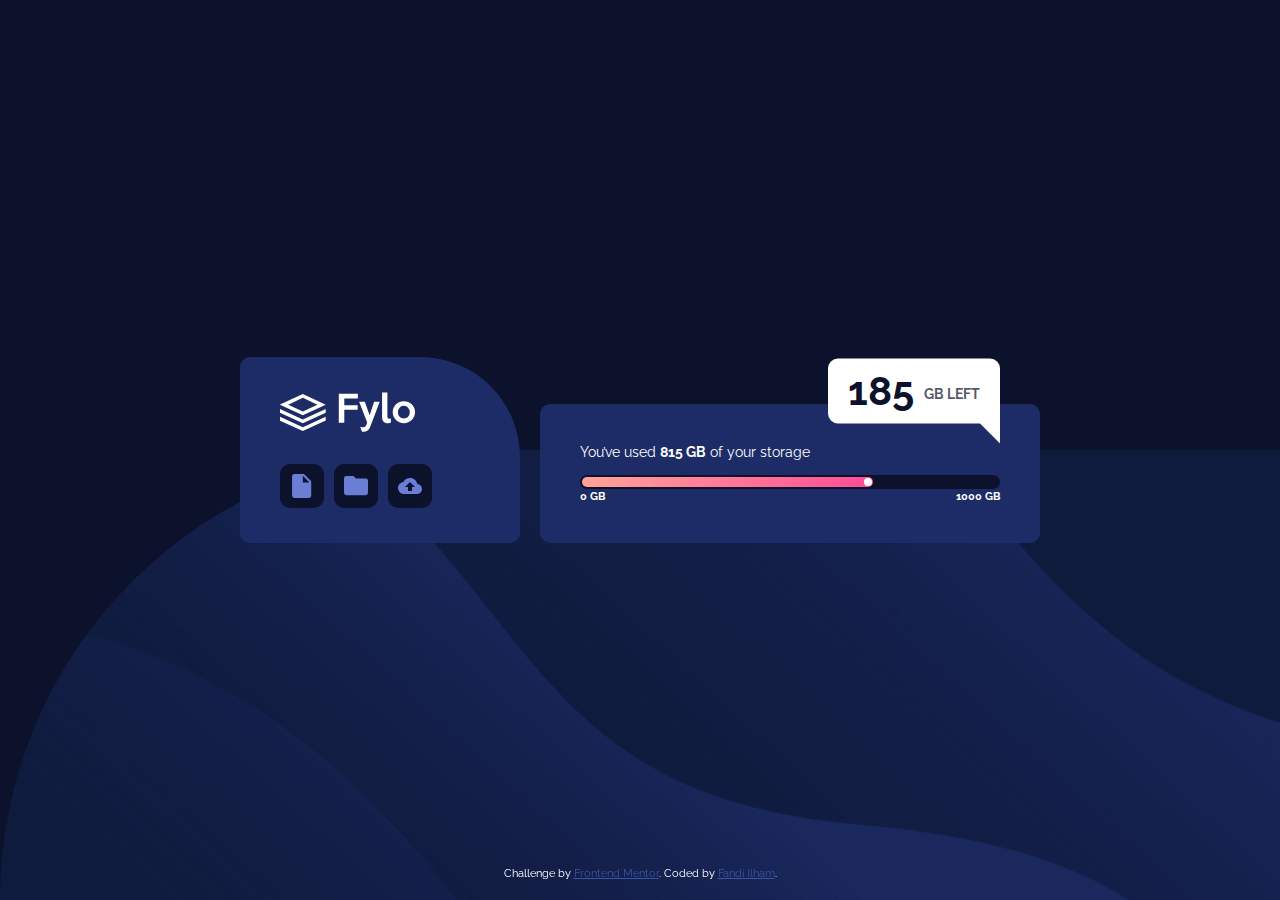
==== src/flyo-data-storage/index.html @ a07087c5 "feat: add flyo data storage challenge" ====
<!DOCTYPE html>
<html lang="en">

<head>
  <meta charset="UTF-8">
  <meta name="viewport" content="width=device-width, initial-scale=1.0">
  <!-- displays site properly based on user's device -->

  <link rel="icon" type="image/png" sizes="32x32" href="./assets/images/favicon-32x32.png">

  <title>Frontend Mentor | Fylo data storage component</title>

  <link rel="preconnect" href="https://fonts.googleapis.com">
  <link rel="preconnect" href="https://fonts.gstatic.com" crossorigin>
  <link href="https://fonts.googleapis.com/css2?family=Raleway:wght@400;700&display=swap" rel="stylesheet">
  <link rel="stylesheet" href="./css/main.css">

  <!-- Feel free to remove these styles or customise in your own stylesheet 👍 -->
  <style>
    .attribution {
      position: fixed;
      bottom: 0;
      left: 50%;
      transform: translateX(-50%);
      font-size: 11px;
      text-align: center;
      color: white;
      padding: 2rem;
    }

    .attribution a {
      color: hsl(228, 45%, 44%);
    }
  </style>
</head>

<body>

  <section>
    <div class="left">
      <div class="logo"><img src="./assets/images/logo.svg" alt="Logo"></div>
      <div class="actions">
        <a href="#">
          <img src="./assets/images/icon-document.svg" alt="Document">
        </a>
        <a href="#">
          <img src="./assets/images/icon-folder.svg" alt="Folder">
        </a>
        <a href="#">
          <img src="./assets/images/icon-upload.svg" alt="Upload">
        </a>
      </div>
    </div>
    <div class="right">
      <p>You’ve used <span>815 GB</span> of your storage</p>


      <div class="status">
        <div class="indicator">
          <div class="light" data-usage="825/1000"></div>
        </div>
        <div class="min-max"><span class="min">0 GB</span><span class="max">1000 GB</span></div>
      </div>
      <div class="storage-left">
        <p>185</p><span>GB Left</span>
      </div>
    </div>
  </section>

  <div class="attribution">
    Challenge by <a href="https://www.frontendmentor.io?ref=challenge" target="_blank">Frontend Mentor</a>.
    Coded by <a href="#">Fandi Ilham</a>.
  </div>
</body>

</html>
---- src/flyo-data-storage/css/main.css ----
html {
  font-size: 62.5%;
  font-family: "Raleway", sans-serif;
  background: hsl(229, 57%, 11%);
}

h1, h2, h3, h4, h5, h6, p {
  margin: 0;
  padding: 0;
}

body {
  display: grid;
  place-content: center;
  padding: 0;
  margin: 0;
  min-height: 100vh;
  justify-content: stretch;
  position: relative;
}

body::before {
  content: "";
  background-image: url(../assets/images/bg-mobile.png);
  background-repeat: no-repeat;
  background-position: center;
  background-size: cover;
  position: absolute;
  inset: 0;
}

section {
  position: relative;
  z-index: 2;
  display: flex;
  flex-direction: column;
  row-gap: 2rem;
  margin-inline: 2.5rem;
}
section > div {
  background-color: hsl(228, 56%, 26%);
  padding-inline: 4rem;
  padding-block: 3.5rem;
  border-radius: 1rem;
}
section .left {
  border-top-right-radius: 10rem;
}
section .left .actions {
  margin-top: 3rem;
  display: flex;
  -moz-column-gap: 1rem;
       column-gap: 1rem;
  justify-content: flex-start;
}
section .left .actions > a {
  border-radius: 1rem;
  background-color: hsl(229, 57%, 11%);
  padding: 1rem;
  display: flex;
  align-items: center;
  justify-content: center;
  width: 44px;
  aspect-ratio: 1/1;
  box-sizing: border-box;
}
section .right {
  color: white;
  font-size: 1.4rem;
  position: relative;
  padding-bottom: 5rem;
}
section .right > p {
  text-align: center;
  margin-bottom: 1.5rem;
}
section .right > p span {
  font-weight: 700;
}
section .right .status .indicator {
  height: 1.4rem;
  border-radius: 0.7rem;
  padding: 0.2rem;
  box-sizing: border-box;
  background-color: hsl(229, 57%, 11%);
}
section .right .status .indicator .light {
  height: 1rem;
  border-radius: 0.5rem;
  width: 70%;
  background-image: linear-gradient(to right, hsl(6, 100%, 80%), hsl(335, 100%, 65%));
  position: relative;
  transition: width 0.2s ease-in-out;
}
section .right .status .indicator .light::after {
  content: "";
  position: absolute;
  top: 0;
  right: 0;
  margin: 0.1rem;
  height: 0.8rem;
  border-radius: 50%;
  aspect-ratio: 1/1;
  background-color: white;
}
section .right .status .min-max {
  display: flex;
  justify-content: space-between;
  font-size: 0.8em;
  font-weight: 700;
}
section .right .storage-left {
  position: absolute;
  bottom: 0;
  left: 50%;
  transform: translate(-50%, 50%);
  background: white;
  border-radius: 1rem;
  display: flex;
  align-items: center;
  -moz-column-gap: 1rem;
       column-gap: 1rem;
  color: hsl(229, 57%, 11%);
  padding: 1.5rem 2rem 1rem;
  font-weight: 700;
}
section .right .storage-left p {
  font-size: 4rem;
  margin-top: -0.7rem;
}
section .right .storage-left span {
  font-size: 1em;
  opacity: 0.7;
  text-transform: uppercase;
  white-space: nowrap;
}

@media only screen and (min-width: 768px) {
  body::before {
    background-image: url(../assets/images/bg-desktop.png);
    height: 50vh;
    border-top-left-radius: 50vh;
    margin-top: auto;
  }
  section {
    width: 80rem;
    margin: 0 auto;
    flex-direction: row;
    gap: 2rem;
    align-items: flex-end;
  }
  section .left {
    width: 35%;
    box-sizing: border-box;
  }
  section .right {
    flex: 1;
    padding-block: 4rem;
  }
  section .right > p {
    text-align: left;
  }
  section .right .storage-left {
    bottom: unset;
    left: unset;
    top: 0;
    right: 4rem;
    transform: translateY(-70%);
    border-bottom-right-radius: 0;
  }
  section .right .storage-left::after {
    content: "";
    border: 2rem solid;
    position: absolute;
    bottom: 0;
    right: 0;
    transform: translateY(50%);
    border-color: transparent white transparent transparent;
  }
}/*# sourceMappingURL=main.css.map */
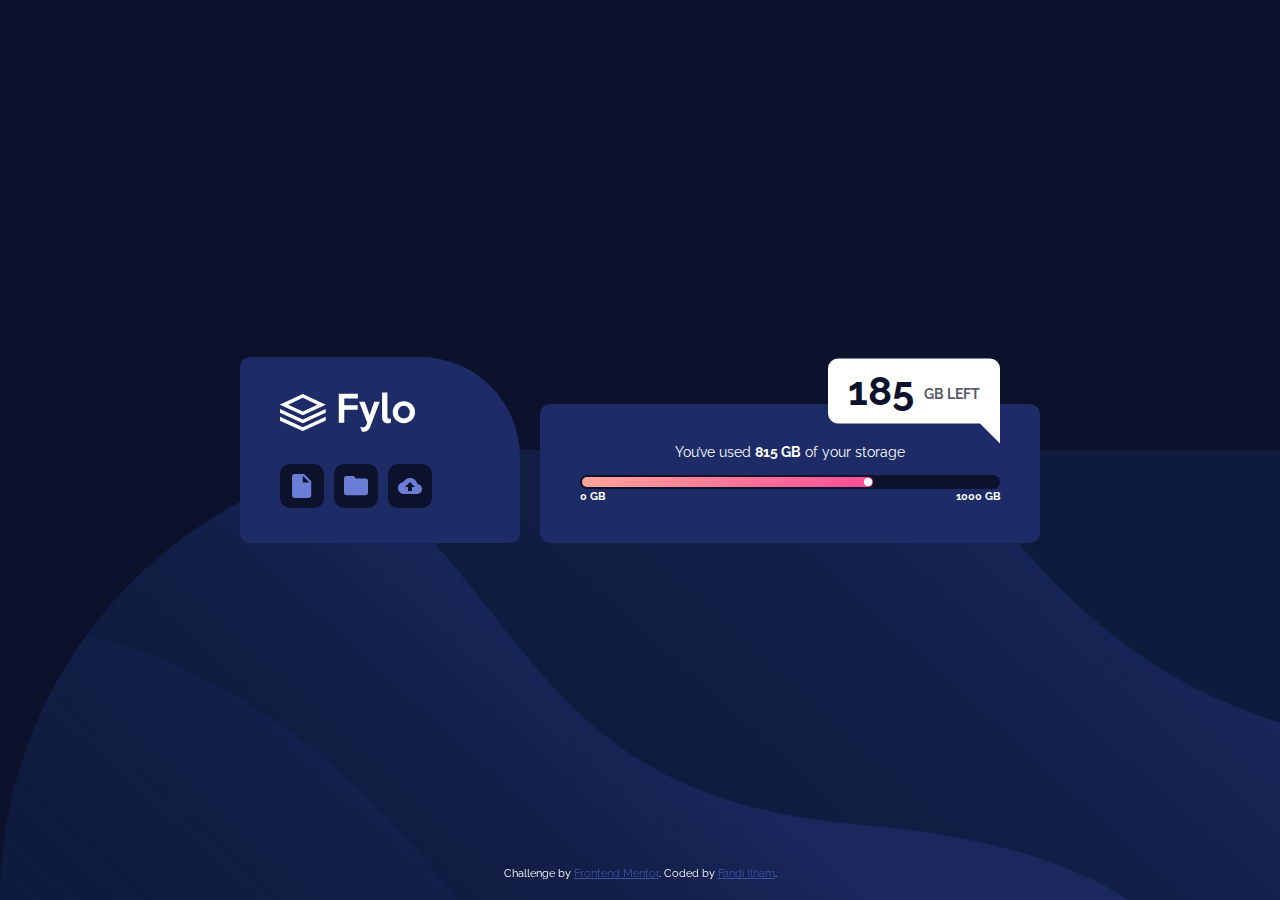
==== commit c96db887: "feat: update semantic tag" ====
--- a/src/flyo-data-storage/index.html
+++ b/src/flyo-data-storage/index.html
@@ -6,37 +6,19 @@
   <meta name="viewport" content="width=device-width, initial-scale=1.0">
   <!-- displays site properly based on user's device -->
 
+  <title>Frontend Mentor | Fylo data storage component</title>
+
   <link rel="icon" type="image/png" sizes="32x32" href="./assets/images/favicon-32x32.png">
-
-  <title>Frontend Mentor | Fylo data storage component</title>
 
   <link rel="preconnect" href="https://fonts.googleapis.com">
   <link rel="preconnect" href="https://fonts.gstatic.com" crossorigin>
   <link href="https://fonts.googleapis.com/css2?family=Raleway:wght@400;700&display=swap" rel="stylesheet">
   <link rel="stylesheet" href="./css/main.css">
-
-  <!-- Feel free to remove these styles or customise in your own stylesheet 👍 -->
-  <style>
-    .attribution {
-      position: fixed;
-      bottom: 0;
-      left: 50%;
-      transform: translateX(-50%);
-      font-size: 11px;
-      text-align: center;
-      color: white;
-      padding: 2rem;
-    }
-
-    .attribution a {
-      color: hsl(228, 45%, 44%);
-    }
-  </style>
 </head>
 
 <body>
 
-  <section>
+  <main>
     <div class="left">
       <div class="logo"><img src="./assets/images/logo.svg" alt="Logo"></div>
       <div class="actions">
@@ -52,7 +34,7 @@
       </div>
     </div>
     <div class="right">
-      <p>You’ve used <span>815 GB</span> of your storage</p>
+      <h1>You’ve used <span>815 GB</span> of your storage</h1>
 
 
       <div class="status">
@@ -65,12 +47,12 @@
         <p>185</p><span>GB Left</span>
       </div>
     </div>
-  </section>
+  </main>
 
-  <div class="attribution">
+  <footer class="attribution">
     Challenge by <a href="https://www.frontendmentor.io?ref=challenge" target="_blank">Frontend Mentor</a>.
     Coded by <a href="#">Fandi Ilham</a>.
-  </div>
+  </footer>
 </body>
 
 </html>--- a/src/flyo-data-storage/css/main.css
+++ b/src/flyo-data-storage/css/main.css
@@ -29,7 +29,7 @@
   inset: 0;
 }
 
-section {
+main {
   position: relative;
   z-index: 2;
   display: flex;
@@ -37,23 +37,23 @@
   row-gap: 2rem;
   margin-inline: 2.5rem;
 }
-section > div {
+main > div {
   background-color: hsl(228, 56%, 26%);
   padding-inline: 4rem;
   padding-block: 3.5rem;
   border-radius: 1rem;
 }
-section .left {
+main .left {
   border-top-right-radius: 10rem;
 }
-section .left .actions {
+main .left .actions {
   margin-top: 3rem;
   display: flex;
   -moz-column-gap: 1rem;
        column-gap: 1rem;
   justify-content: flex-start;
 }
-section .left .actions > a {
+main .left .actions > a {
   border-radius: 1rem;
   background-color: hsl(229, 57%, 11%);
   padding: 1rem;
@@ -64,27 +64,29 @@
   aspect-ratio: 1/1;
   box-sizing: border-box;
 }
-section .right {
+main .right {
   color: white;
   font-size: 1.4rem;
   position: relative;
   padding-bottom: 5rem;
 }
-section .right > p {
+main .right > h1 {
   text-align: center;
   margin-bottom: 1.5rem;
+  font-size: 1em;
+  font-weight: 400;
 }
-section .right > p span {
+main .right > h1 span {
   font-weight: 700;
 }
-section .right .status .indicator {
+main .right .status .indicator {
   height: 1.4rem;
   border-radius: 0.7rem;
   padding: 0.2rem;
   box-sizing: border-box;
   background-color: hsl(229, 57%, 11%);
 }
-section .right .status .indicator .light {
+main .right .status .indicator .light {
   height: 1rem;
   border-radius: 0.5rem;
   width: 70%;
@@ -92,7 +94,7 @@
   position: relative;
   transition: width 0.2s ease-in-out;
 }
-section .right .status .indicator .light::after {
+main .right .status .indicator .light::after {
   content: "";
   position: absolute;
   top: 0;
@@ -103,13 +105,13 @@
   aspect-ratio: 1/1;
   background-color: white;
 }
-section .right .status .min-max {
+main .right .status .min-max {
   display: flex;
   justify-content: space-between;
   font-size: 0.8em;
   font-weight: 700;
 }
-section .right .storage-left {
+main .right .storage-left {
   position: absolute;
   bottom: 0;
   left: 50%;
@@ -124,15 +126,29 @@
   padding: 1.5rem 2rem 1rem;
   font-weight: 700;
 }
-section .right .storage-left p {
+main .right .storage-left p {
   font-size: 4rem;
   margin-top: -0.7rem;
 }
-section .right .storage-left span {
+main .right .storage-left span {
   font-size: 1em;
   opacity: 0.7;
   text-transform: uppercase;
   white-space: nowrap;
+}
+
+.attribution {
+  position: fixed;
+  bottom: 0;
+  left: 50%;
+  transform: translateX(-50%);
+  font-size: 11px;
+  text-align: center;
+  color: white;
+  padding: 2rem;
+}
+.attribution a {
+  color: hsl(228, 45%, 44%);
 }
 
 @media only screen and (min-width: 768px) {
@@ -142,25 +158,25 @@
     border-top-left-radius: 50vh;
     margin-top: auto;
   }
-  section {
+  main {
     width: 80rem;
     margin: 0 auto;
     flex-direction: row;
     gap: 2rem;
     align-items: flex-end;
   }
-  section .left {
+  main .left {
     width: 35%;
     box-sizing: border-box;
   }
-  section .right {
+  main .right {
     flex: 1;
     padding-block: 4rem;
   }
-  section .right > p {
+  main .right > p {
     text-align: left;
   }
-  section .right .storage-left {
+  main .right .storage-left {
     bottom: unset;
     left: unset;
     top: 0;
@@ -168,7 +184,7 @@
     transform: translateY(-70%);
     border-bottom-right-radius: 0;
   }
-  section .right .storage-left::after {
+  main .right .storage-left::after {
     content: "";
     border: 2rem solid;
     position: absolute;
